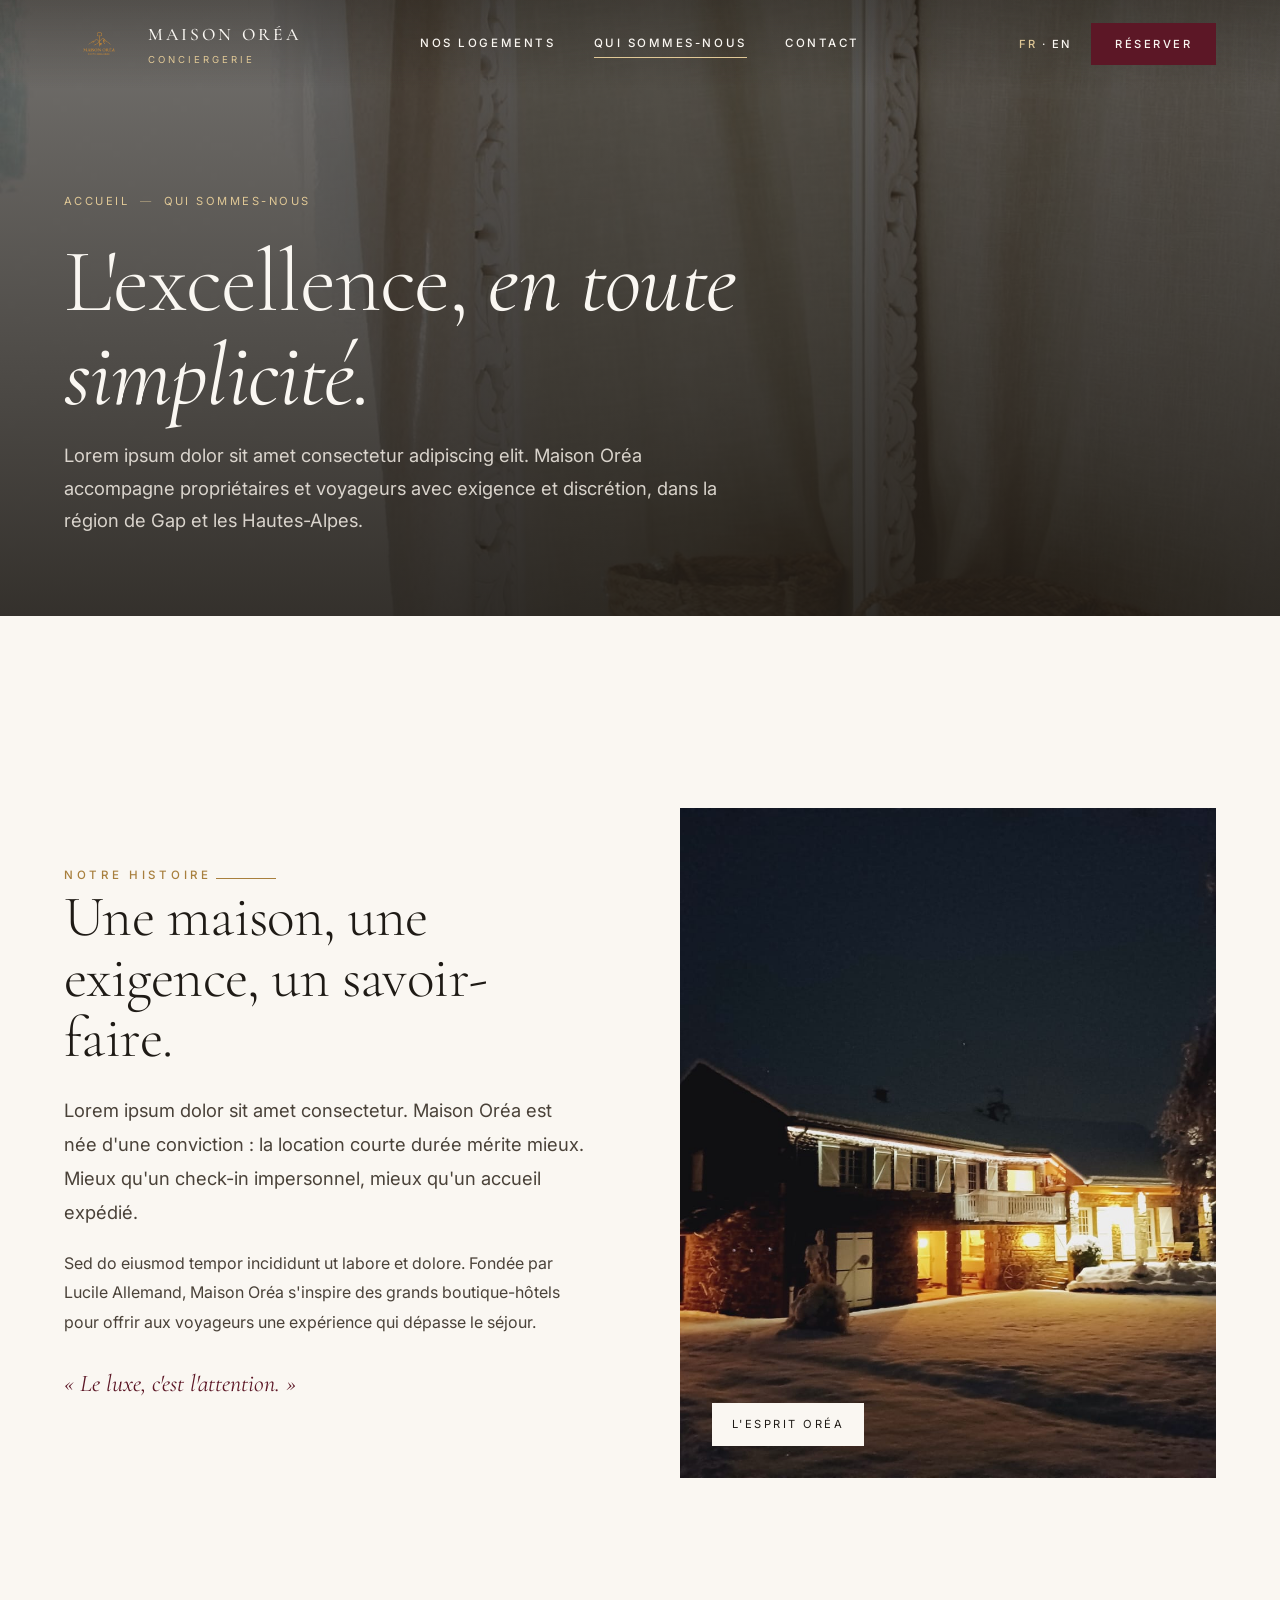
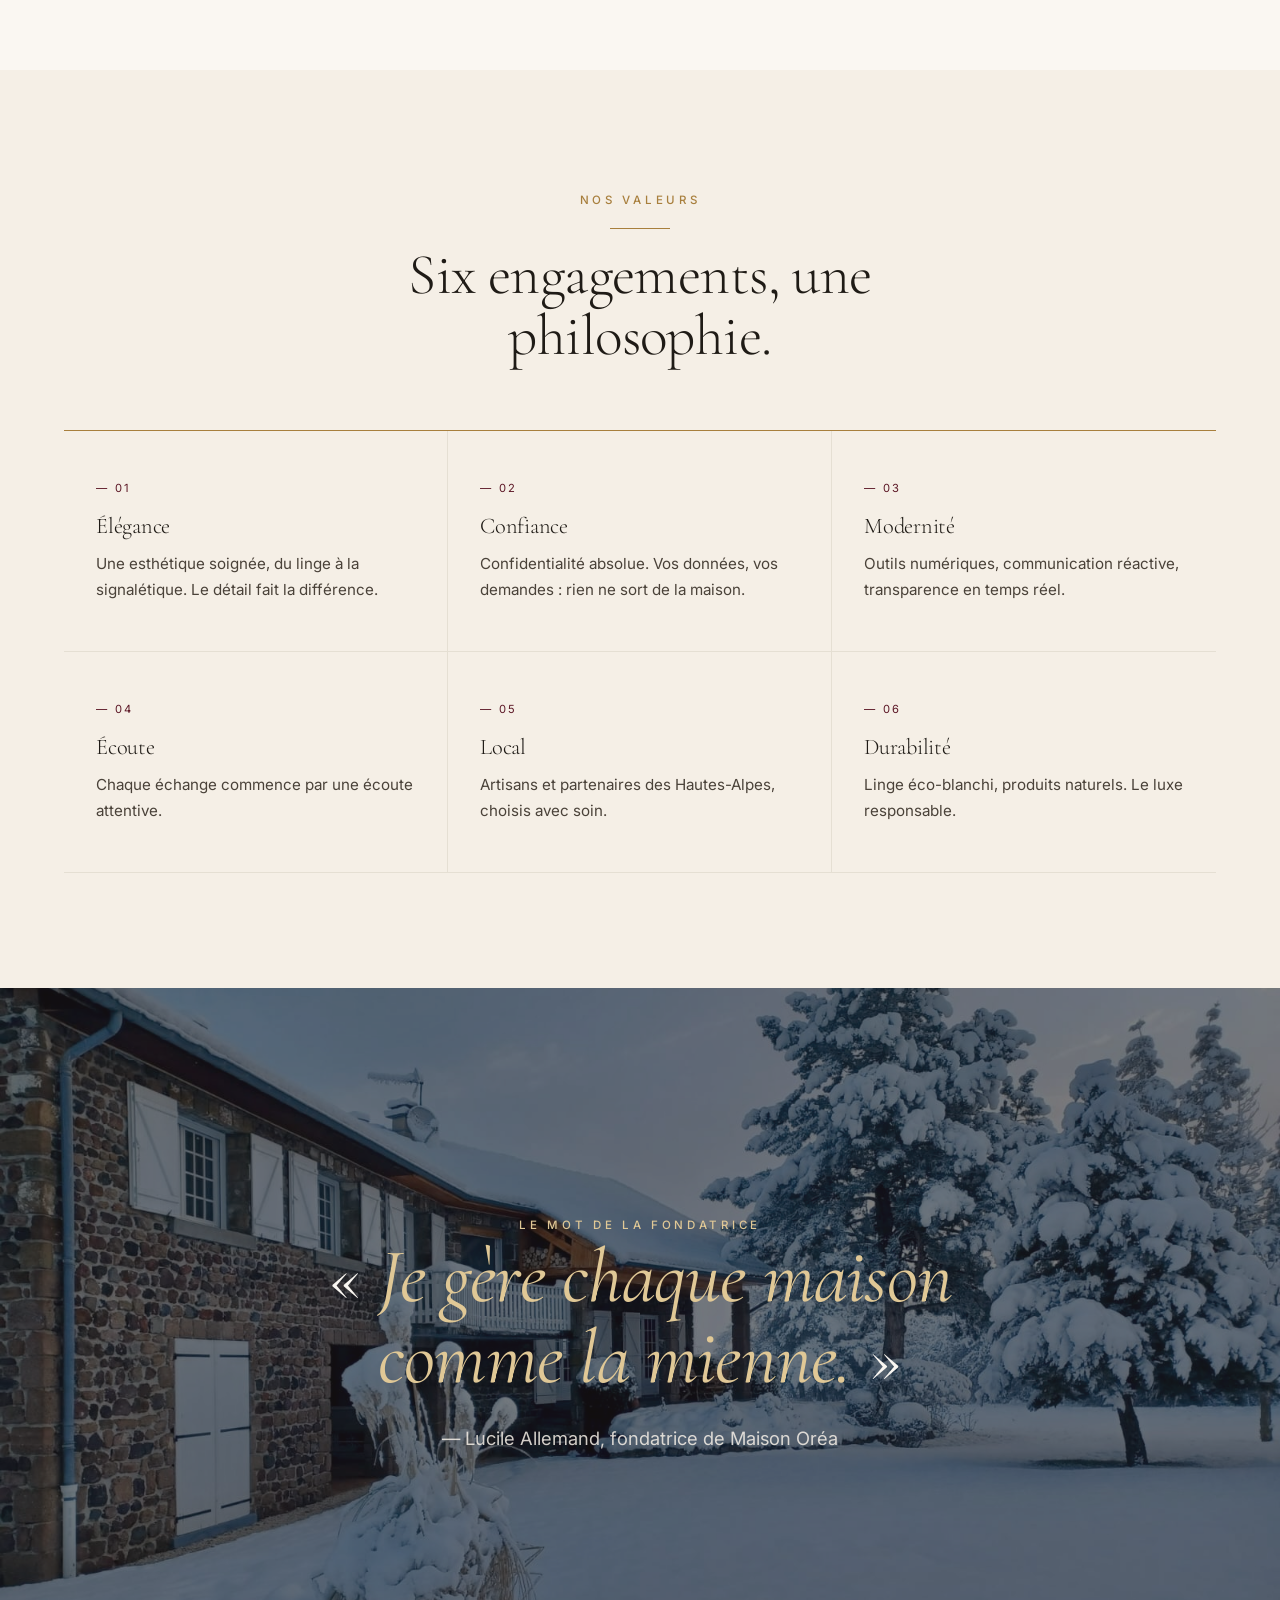
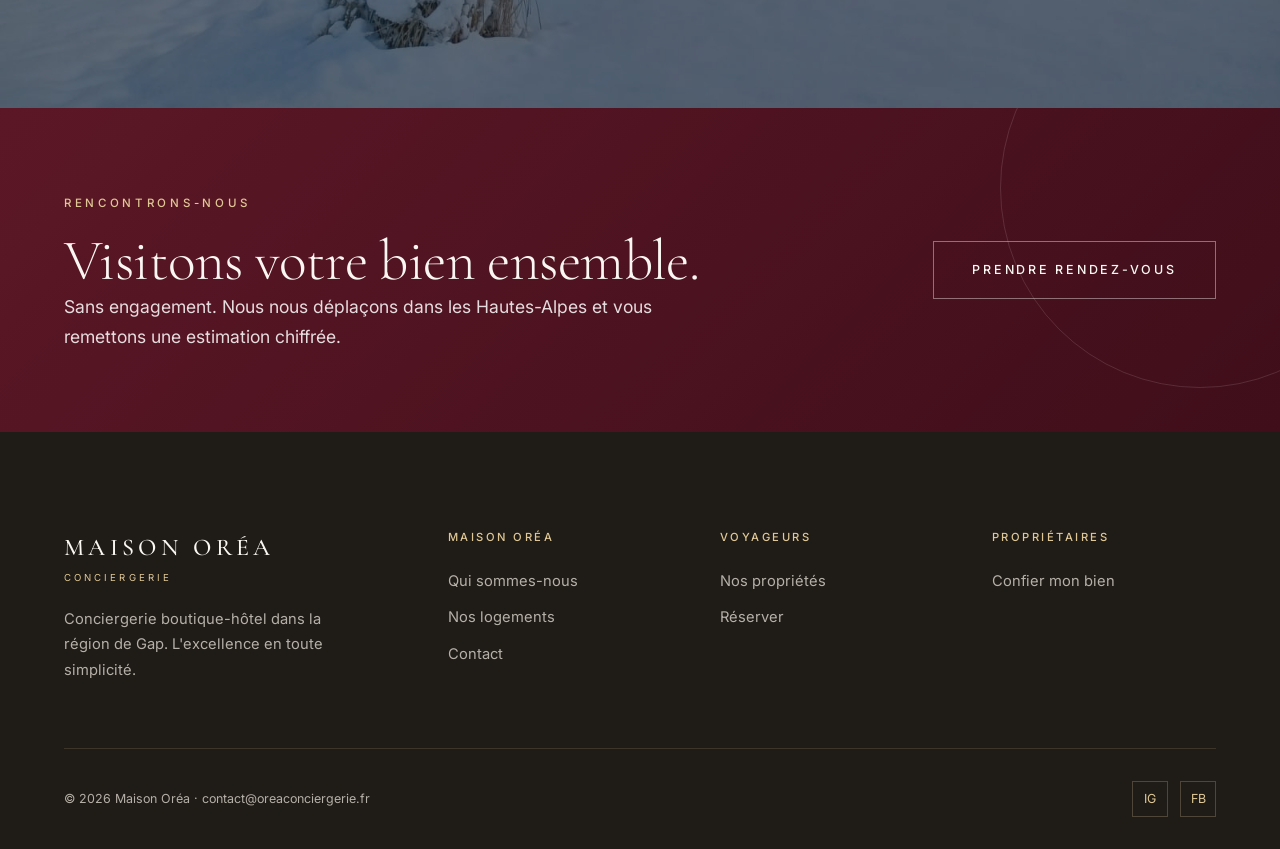
==== a-propos.html @ 47896174 "Initial upload - Variante 1 Boutique-hôtel" ====
<!DOCTYPE html>
<html lang="fr">
<head>
<meta charset="UTF-8">
<meta name="viewport" content="width=device-width, initial-scale=1.0">
<title>Qui sommes-nous — Maison Oréa</title>
<link rel="icon" type="image/png" href="assets/img/logo.png">
<link rel="preconnect" href="https://fonts.googleapis.com"><link rel="preconnect" href="https://fonts.gstatic.com" crossorigin>
<link href="https://fonts.googleapis.com/css2?family=Cormorant+Garamond:ital,wght@0,300;0,400;0,500;0,600;1,400&family=Inter:wght@300;400;500;600&display=swap" rel="stylesheet">
<link rel="stylesheet" href="assets/css/style.css">
</head>
<body>

<header class="site-header scrolled" style="position: sticky;">
  <div class="nav-row">
    <a href="index.html" class="brand"><img src="assets/img/logo.png" alt="Maison Oréa"><span><span class="brand-name">MAISON ORÉA</span><span class="brand-tag">Conciergerie</span></span></a>
    <nav class="main-nav"><a href="logements.html">Nos logements</a><a href="a-propos.html" class="active">Qui sommes-nous</a><a href="contact.html">Contact</a></nav>
    <div class="header-actions"><span class="lang-toggle"><span class="active">FR</span> · EN</span><a href="contact.html" class="btn-header">Réserver</a><button class="menu-toggle"><span></span><span></span><span></span></button></div>
  </div>
</header>
<nav class="mobile-nav"><a href="index.html">Accueil</a><a href="logements.html">Nos logements</a><a href="a-propos.html">Qui sommes-nous</a><a href="contact.html">Contact</a><a href="contact.html" class="mobile-cta">Nous contacter</a></nav>

<section class="page-hero" style="margin-top: -88px;">
  <div class="page-hero-bg"><img src="assets/img/josiane-7.jpg" alt=""></div>
  <div class="page-hero-content">
    <div class="breadcrumb"><a href="index.html">Accueil</a><span class="sep">—</span><span>Qui sommes-nous</span></div>
    <h1>L'excellence, <em class="italic">en toute simplicité.</em></h1>
    <p class="lead">Lorem ipsum dolor sit amet consectetur adipiscing elit. Maison Oréa accompagne propriétaires et voyageurs avec exigence et discrétion, dans la région de Gap et les Hautes-Alpes.</p>
  </div>
</section>

<section>
  <div class="container">
    <div class="editorial-block fade-up">
      <div class="editorial-text">
        <span class="eyebrow">Notre histoire</span>
        <span class="divider"></span>
        <h2>Une maison, une exigence, un savoir-faire.</h2>
        <p class="lead">Lorem ipsum dolor sit amet consectetur. Maison Oréa est née d'une conviction : la location courte durée mérite mieux. Mieux qu'un check-in impersonnel, mieux qu'un accueil expédié.</p>
        <p>Sed do eiusmod tempor incididunt ut labore et dolore. Fondée par Lucile Allemand, Maison Oréa s'inspire des grands boutique-hôtels pour offrir aux voyageurs une expérience qui dépasse le séjour.</p>
        <p class="italic" style="color: var(--bordeaux); font-size: 1.5rem; margin-top: 1.5rem;">« Le luxe, c'est l'attention. »</p>
      </div>
      <div class="editorial-image">
        <img src="assets/img/michel-2.jpg" alt="Maison Oréa" loading="lazy">
        <div class="caption">L'esprit Oréa</div>
      </div>
    </div>
  </div>
</section>

<section style="background: var(--creme);">
  <div class="container">
    <div style="text-align: center; max-width: 720px; margin: 0 auto 4rem;" class="fade-up">
      <span class="eyebrow">Nos valeurs</span>
      <span class="divider divider-center" style="margin-block: 1rem;"></span>
      <h2>Six engagements, une philosophie.</h2>
    </div>
    <div style="display: grid; grid-template-columns: repeat(3, 1fr); gap: 0; border-top: 1px solid var(--or);">
      <div style="padding: 3rem 2rem; border-right: 1px solid var(--bordure); border-bottom: 1px solid var(--bordure);"><div style="color: var(--bordeaux); font-size: 0.7rem; letter-spacing: 0.22em; margin-bottom: 1rem;">— 01</div><h4>Élégance</h4><p style="margin-top: 0.85rem; color: var(--argile); font-size: 0.95rem;">Une esthétique soignée, du linge à la signalétique. Le détail fait la différence.</p></div>
      <div style="padding: 3rem 2rem; border-right: 1px solid var(--bordure); border-bottom: 1px solid var(--bordure);"><div style="color: var(--bordeaux); font-size: 0.7rem; letter-spacing: 0.22em; margin-bottom: 1rem;">— 02</div><h4>Confiance</h4><p style="margin-top: 0.85rem; color: var(--argile); font-size: 0.95rem;">Confidentialité absolue. Vos données, vos demandes : rien ne sort de la maison.</p></div>
      <div style="padding: 3rem 2rem; border-bottom: 1px solid var(--bordure);"><div style="color: var(--bordeaux); font-size: 0.7rem; letter-spacing: 0.22em; margin-bottom: 1rem;">— 03</div><h4>Modernité</h4><p style="margin-top: 0.85rem; color: var(--argile); font-size: 0.95rem;">Outils numériques, communication réactive, transparence en temps réel.</p></div>
      <div style="padding: 3rem 2rem; border-right: 1px solid var(--bordure); border-bottom: 1px solid var(--bordure);"><div style="color: var(--bordeaux); font-size: 0.7rem; letter-spacing: 0.22em; margin-bottom: 1rem;">— 04</div><h4>Écoute</h4><p style="margin-top: 0.85rem; color: var(--argile); font-size: 0.95rem;">Chaque échange commence par une écoute attentive.</p></div>
      <div style="padding: 3rem 2rem; border-right: 1px solid var(--bordure); border-bottom: 1px solid var(--bordure);"><div style="color: var(--bordeaux); font-size: 0.7rem; letter-spacing: 0.22em; margin-bottom: 1rem;">— 05</div><h4>Local</h4><p style="margin-top: 0.85rem; color: var(--argile); font-size: 0.95rem;">Artisans et partenaires des Hautes-Alpes, choisis avec soin.</p></div>
      <div style="padding: 3rem 2rem; border-bottom: 1px solid var(--bordure);"><div style="color: var(--bordeaux); font-size: 0.7rem; letter-spacing: 0.22em; margin-bottom: 1rem;">— 06</div><h4>Durabilité</h4><p style="margin-top: 0.85rem; color: var(--argile); font-size: 0.95rem;">Linge éco-blanchi, produits naturels. Le luxe responsable.</p></div>
    </div>
  </div>
</section>

<section class="fullbleed">
  <div class="fullbleed-bg"><img src="assets/img/michel-hero.jpg" alt="" loading="lazy"></div>
  <div class="fullbleed-content">
    <span class="eyebrow light">Le mot de la fondatrice</span>
    <h2>« <span class="italic">Je gère chaque maison comme la mienne.</span> »</h2>
    <p>— Lucile Allemand, fondatrice de Maison Oréa</p>
  </div>
</section>

<section class="cta-band">
  <div class="container">
    <div class="cta-band-grid">
      <div><span class="eyebrow light">Rencontrons-nous</span><h2 style="margin-top: 1rem;">Visitons votre bien ensemble.</h2><p>Sans engagement. Nous nous déplaçons dans les Hautes-Alpes et vous remettons une estimation chiffrée.</p></div>
      <div class="actions"><a href="contact.html" class="btn btn-ghost light">Prendre rendez-vous</a></div>
    </div>
  </div>
</section>

<footer class="site-footer">
  <div class="container">
    <div class="footer-grid">
      <div class="footer-brand"><span class="brand-name">MAISON ORÉA</span><span class="brand-tag">Conciergerie</span><p>Conciergerie boutique-hôtel dans la région de Gap. L'excellence en toute simplicité.</p></div>
      <div class="footer-col"><h5>Maison Oréa</h5><ul><li><a href="a-propos.html">Qui sommes-nous</a></li><li><a href="logements.html">Nos logements</a></li><li><a href="contact.html">Contact</a></li></ul></div>
      <div class="footer-col"><h5>Voyageurs</h5><ul><li><a href="logements.html">Nos propriétés</a></li><li><a href="contact.html">Réserver</a></li></ul></div>
      <div class="footer-col"><h5>Propriétaires</h5><ul><li><a href="contact.html">Confier mon bien</a></li></ul></div>
    </div>
    <div class="footer-bottom"><div>© 2026 Maison Oréa · contact@oreaconciergerie.fr</div><div class="social"><a href="#">IG</a><a href="#">FB</a></div></div>
  </div>
</footer>
<script src="assets/js/app.js"></script>
</body>
</html>
---- assets/css/style.css ----
/* =====================================================
   MAISON ORÉA — VARIANTE 01 · BOUTIQUE-HÔTEL CHALEUREUX
   Esprit : Le Collectionist, Mr & Mrs Smith — photos immersives,
   atmosphère feutrée, alternance sombre/clair, hospitalité haut de gamme
   ===================================================== */

:root {
  --bordeaux: #5C1726;
  --bordeaux-fonce: #3F0E1A;
  --or: #A87F3D;
  --or-pale: #E0C896;
  --creme: #F5EFE6;
  --blanc: #FAF7F2;
  --charbon: #1F1B16;
  --argile: #4A4239;
  --pierre: #8C857B;
  --bordure: #E5DFD3;

  --serif: 'Cormorant Garamond', Georgia, serif;
  --sans: 'Inter', -apple-system, BlinkMacSystemFont, sans-serif;
  --gutter: clamp(1.5rem, 5vw, 5rem);
  --ease: cubic-bezier(0.22, 1, 0.36, 1);
}

*,*::before,*::after { box-sizing: border-box; margin: 0; padding: 0; }
html { scroll-behavior: smooth; }
body {
  font-family: var(--sans); font-size: 16px; line-height: 1.7;
  color: var(--argile); background: var(--blanc);
  -webkit-font-smoothing: antialiased; overflow-x: hidden;
}
img { max-width: 100%; display: block; }
a { color: inherit; text-decoration: none; transition: color 0.3s var(--ease); }
button { font: inherit; cursor: pointer; border: 0; background: none; }

h1,h2,h3,h4 { font-family: var(--serif); font-weight: 300; color: var(--charbon); line-height: 1.05; letter-spacing: -0.01em; }
h1 { font-size: clamp(3rem, 7vw, 6.5rem); }
h2 { font-size: clamp(2rem, 4.5vw, 3.75rem); }
h3 { font-size: clamp(1.5rem, 2.5vw, 2.25rem); }
h4 { font-size: 1.4rem; }

.eyebrow {
  font-size: 0.72rem; font-weight: 500; letter-spacing: 0.32em;
  text-transform: uppercase; color: var(--or); display: inline-block;
}
.eyebrow.light { color: var(--or-pale); }
.lead { font-size: 1.15rem; line-height: 1.75; color: var(--argile); }
.muted { color: var(--pierre); }
.italic { font-family: var(--serif); font-style: italic; font-weight: 400; }

.container { max-width: 1280px; margin: 0 auto; padding-inline: var(--gutter); }
.container-wide { max-width: 1600px; margin: 0 auto; padding-inline: var(--gutter); }
.container-narrow { max-width: 880px; margin: 0 auto; padding-inline: var(--gutter); }
section { padding-block: clamp(4rem, 9vw, 8rem); position: relative; }

.divider { width: 60px; height: 1px; background: var(--or); display: inline-block; }
.divider-center { margin-inline: auto; display: block; }

/* ---------- Buttons ---------- */
.btn {
  display: inline-flex; align-items: center; gap: 0.75rem;
  padding: 1.1rem 2.4rem;
  font-size: 0.78rem; font-weight: 500; letter-spacing: 0.22em; text-transform: uppercase;
  border: 1px solid transparent; transition: all 0.4s var(--ease);
}
.btn-primary { background: var(--bordeaux); color: var(--blanc); }
.btn-primary:hover { background: var(--bordeaux-fonce); }
.btn-ghost { background: transparent; color: var(--charbon); border-color: var(--charbon); }
.btn-ghost:hover { background: var(--charbon); color: var(--blanc); }
.btn-ghost.light { color: var(--blanc); border-color: rgba(255,255,255,0.4); }
.btn-ghost.light:hover { background: var(--blanc); color: var(--charbon); }

.link-arrow {
  display: inline-flex; align-items: center; gap: 0.7rem;
  font-size: 0.78rem; font-weight: 500; letter-spacing: 0.22em; text-transform: uppercase;
  color: var(--charbon); padding-bottom: 4px; position: relative;
}
.link-arrow::after { content: ''; position: absolute; left: 0; right: 0; bottom: 0; height: 1px; background: currentColor; transform: scaleX(0); transform-origin: right; transition: transform 0.4s var(--ease); }
.link-arrow:hover::after { transform: scaleX(1); transform-origin: left; }
.link-arrow.light { color: var(--or-pale); }

/* ---------- Header ---------- */
.site-header {
  position: fixed; inset: 0 0 auto 0; z-index: 100;
  padding: 1.25rem var(--gutter);
  background: linear-gradient(180deg, rgba(31,27,22,0.4), rgba(31,27,22,0));
  transition: all 0.4s var(--ease);
}
.site-header.scrolled {
  background: var(--blanc);
  border-bottom: 1px solid var(--bordure);
  padding-block: 0.85rem;
}
.site-header.scrolled .main-nav a,
.site-header.scrolled .brand-name,
.site-header.scrolled .lang-toggle { color: var(--charbon); }
.site-header.scrolled .brand-tag { color: var(--or); }
.nav-row { max-width: 1600px; margin: 0 auto; display: grid; grid-template-columns: 1fr auto 1fr; align-items: center; gap: 1.5rem; }
.brand { display: inline-flex; align-items: center; gap: 0.85rem; }
.brand img { height: 40px; }
.brand-name { font-family: var(--serif); font-weight: 500; font-size: 1.1rem; letter-spacing: 0.18em; color: var(--blanc); }
.brand-tag { font-size: 0.6rem; letter-spacing: 0.32em; text-transform: uppercase; color: var(--or-pale); display: block; margin-top: 2px; }

.main-nav { display: flex; gap: 2.4rem; justify-content: center; }
.main-nav a { font-size: 0.72rem; font-weight: 500; letter-spacing: 0.22em; text-transform: uppercase; color: var(--blanc); position: relative; padding-block: 4px; }
.main-nav a::after { content: ''; position: absolute; bottom: 0; left: 50%; width: 0; height: 1px; background: var(--or-pale); transition: all 0.3s var(--ease); }
.main-nav a:hover::after, .main-nav a.active::after { width: 100%; left: 0; }

.header-actions { display: flex; align-items: center; gap: 1.25rem; justify-content: flex-end; }
.lang-toggle { font-size: 0.7rem; letter-spacing: 0.18em; text-transform: uppercase; color: var(--blanc); font-weight: 500; }
.lang-toggle .active { color: var(--or-pale); }

.btn-header {
  padding: 0.7rem 1.5rem; font-size: 0.7rem; font-weight: 500; letter-spacing: 0.22em; text-transform: uppercase;
  background: var(--bordeaux); color: var(--blanc); transition: all 0.3s var(--ease);
}
.btn-header:hover { background: var(--bordeaux-fonce); }

.menu-toggle { display: none; flex-direction: column; gap: 5px; padding: 8px; }
.menu-toggle span { display: block; width: 22px; height: 1px; background: var(--blanc); transition: all 0.3s var(--ease); }
.site-header.scrolled .menu-toggle span { background: var(--charbon); }
.menu-toggle.open span:nth-child(1) { transform: translateY(6px) rotate(45deg); }
.menu-toggle.open span:nth-child(2) { opacity: 0; }
.menu-toggle.open span:nth-child(3) { transform: translateY(-6px) rotate(-45deg); }
@media (max-width: 1024px) {
  .main-nav, .lang-toggle, .btn-header { display: none; }
  .nav-row { grid-template-columns: auto 1fr; }
  .header-actions { justify-content: flex-end; }
  .menu-toggle { display: inline-flex; }
}

.mobile-nav { position: fixed; inset: 0; background: var(--charbon); z-index: 99; transform: translateY(-100%); transition: transform 0.6s var(--ease); display: flex; flex-direction: column; padding: 110px var(--gutter); gap: 1rem; }
.mobile-nav.open { transform: translateY(0); }
.mobile-nav a { font-family: var(--serif); font-size: 2.25rem; color: var(--blanc); font-weight: 300; padding-block: 0.85rem; border-bottom: 1px solid rgba(224,200,150,0.15); }
.mobile-nav .mobile-cta { background: var(--bordeaux); padding: 1rem 1.5rem; text-align: center; font-family: var(--sans); font-size: 0.78rem; letter-spacing: 0.22em; text-transform: uppercase; border: 0; margin-top: 1rem; }

/* ---------- HERO IMMERSIF ---------- */
.hero {
  position: relative; height: 100vh; min-height: 700px;
  display: flex; align-items: flex-end; padding: 8rem var(--gutter) 5rem;
  color: var(--blanc); overflow: hidden;
}
.hero-bg { position: absolute; inset: 0; z-index: 0; }
.hero-bg img { width: 100%; height: 100%; object-fit: cover; transform: scale(1.05); animation: heroZoom 16s var(--ease) forwards; }
@keyframes heroZoom { to { transform: scale(1); } }
.hero-bg::after {
  content: ''; position: absolute; inset: 0;
  background: linear-gradient(180deg, rgba(31,27,22,0.25) 0%, rgba(31,27,22,0.55) 60%, rgba(31,27,22,0.85) 100%);
}
.hero-content { position: relative; z-index: 2; max-width: 1600px; margin: 0 auto; width: 100%; }
.hero-eyebrow { color: var(--or-pale); margin-bottom: 1.75rem; font-size: 0.78rem; }
.hero-title { color: var(--blanc); font-size: clamp(3rem, 8.5vw, 8.5rem); font-weight: 300; line-height: 0.95; max-width: 18ch; margin-bottom: 1.5rem; }
.hero-title em { font-style: italic; color: var(--or-pale); }
.hero-row { display: grid; grid-template-columns: 1.2fr 1fr; gap: 3rem; align-items: end; max-width: 1200px; margin-top: 2rem; }
.hero-desc { font-size: 1.1rem; line-height: 1.75; color: rgba(245,239,230,0.85); max-width: 50ch; }
.hero-actions { display: flex; gap: 1rem; flex-wrap: wrap; margin-top: 2rem; }

.hero-marquee {
  position: absolute; left: 0; right: 0; bottom: 0; z-index: 3;
  background: var(--bordeaux); color: var(--blanc);
  padding: 1rem var(--gutter); overflow: hidden;
  font-size: 0.78rem; letter-spacing: 0.32em; text-transform: uppercase;
}
.hero-marquee-track { display: inline-block; white-space: nowrap; animation: marquee 30s linear infinite; }
.hero-marquee-track span { margin-inline: 1.5rem; }
.hero-marquee-track .sep { color: var(--or-pale); }
@keyframes marquee { from { transform: translateX(0); } to { transform: translateX(-50%); } }
@media (max-width: 768px) { .hero { min-height: 90vh; } .hero-row { grid-template-columns: 1fr; } }

/* ---------- Editorial alternant ---------- */
.editorial-block {
  display: grid; grid-template-columns: 1fr 1fr; gap: 5rem; align-items: center;
  padding-block: clamp(3rem, 6vw, 6rem);
}
.editorial-block.reverse { direction: rtl; }
.editorial-block.reverse > * { direction: ltr; }
.editorial-text { max-width: 520px; }
.editorial-text h2 { margin-bottom: 1.5rem; }
.editorial-text p { margin-bottom: 1.25rem; line-height: 1.85; }
.editorial-image { position: relative; aspect-ratio: 4/5; overflow: hidden; }
.editorial-image img { width: 100%; height: 100%; object-fit: cover; transition: transform 1.2s var(--ease); }
.editorial-image:hover img { transform: scale(1.04); }
.editorial-image .caption {
  position: absolute; bottom: 2rem; left: 2rem;
  background: var(--blanc); padding: 0.75rem 1.25rem;
  font-size: 0.7rem; letter-spacing: 0.22em; text-transform: uppercase; color: var(--charbon);
}
@media (max-width: 1024px) { .editorial-block { grid-template-columns: 1fr; gap: 3rem; } .editorial-block.reverse { direction: ltr; } }

/* ---------- Section pleine largeur (full-bleed photo) ---------- */
.fullbleed {
  position: relative; min-height: 80vh;
  display: flex; align-items: center; justify-content: center;
  overflow: hidden; padding: 5rem var(--gutter);
}
.fullbleed-bg { position: absolute; inset: 0; }
.fullbleed-bg img { width: 100%; height: 100%; object-fit: cover; }
.fullbleed-bg::after { content: ''; position: absolute; inset: 0; background: rgba(31,27,22,0.55); }
.fullbleed-content { position: relative; z-index: 2; max-width: 720px; text-align: center; color: var(--blanc); }
.fullbleed-content h2 { color: var(--blanc); font-size: clamp(2.5rem, 6vw, 5rem); margin-bottom: 1.5rem; }
.fullbleed-content .italic { color: var(--or-pale); }
.fullbleed-content p { font-size: 1.15rem; color: rgba(245,239,230,0.85); margin-bottom: 2rem; }

/* ---------- Lookbook horizontal scroll ---------- */
.lookbook-head { display: flex; justify-content: space-between; align-items: end; margin-bottom: 3rem; gap: 2rem; flex-wrap: wrap; }
.h-scroll {
  display: flex; gap: 1.5rem; overflow-x: auto; scroll-snap-type: x mandatory;
  cursor: grab; padding-bottom: 1rem; scrollbar-width: thin;
}
.h-scroll:active { cursor: grabbing; }
.h-scroll::-webkit-scrollbar { height: 4px; }
.h-scroll::-webkit-scrollbar-track { background: var(--bordure); }
.h-scroll::-webkit-scrollbar-thumb { background: var(--or); }
.h-scroll-card {
  flex: 0 0 clamp(280px, 30vw, 460px); scroll-snap-align: start;
  display: flex; flex-direction: column; gap: 1rem;
}
.h-scroll-card .img-wrap { aspect-ratio: 3/4; overflow: hidden; background: var(--creme); }
.h-scroll-card img { width: 100%; height: 100%; object-fit: cover; transition: transform 1s var(--ease); }
.h-scroll-card:hover img { transform: scale(1.04); }
.h-scroll-card h3 { font-size: 1.5rem; }
.h-scroll-card .meta { font-size: 0.85rem; color: var(--pierre); margin-top: 0.25rem; }
.h-scroll-card .badge {
  position: absolute; top: 1rem; left: 1rem;
  background: var(--bordeaux); color: var(--blanc); padding: 0.4rem 0.85rem;
  font-size: 0.65rem; letter-spacing: 0.22em; text-transform: uppercase; z-index: 2;
}
.h-scroll-card .pos { position: relative; }

/* ---------- Sections sombres ---------- */
.dark {
  background: var(--charbon); color: var(--blanc);
}
.dark h2, .dark h3 { color: var(--blanc); }
.dark .lead { color: rgba(245,239,230,0.8); }
.dark .muted { color: rgba(245,239,230,0.6); }

.services-grid { display: grid; grid-template-columns: repeat(3, 1fr); gap: 1.5rem; }
.service-card {
  position: relative; padding: 3rem 2.5rem;
  background: rgba(255,255,255,0.03); border: 1px solid rgba(224,200,150,0.18);
  transition: all 0.5s var(--ease); min-height: 460px;
  display: flex; flex-direction: column;
}
.service-card:hover { background: rgba(168,127,61,0.08); border-color: rgba(224,200,150,0.45); transform: translateY(-4px); }
.service-card .num { position: absolute; top: 2rem; right: 2.5rem; font-size: 0.72rem; letter-spacing: 0.22em; color: rgba(224,200,150,0.6); }
.service-card .icon { font-family: var(--serif); font-size: 2.5rem; color: var(--or-pale); margin-bottom: 4rem; }
.service-card h3 { color: var(--blanc); margin-bottom: 1rem; font-size: 1.85rem; }
.service-card .div-line { width: 40px; height: 1px; background: var(--or); margin-bottom: 1.5rem; }
.service-card p { color: rgba(245,239,230,0.78); font-size: 0.95rem; flex: 1; line-height: 1.75; }
.service-card .more { margin-top: 1.5rem; }
@media (max-width: 1024px) { .services-grid { grid-template-columns: 1fr; } .service-card { min-height: auto; } }

/* ---------- Stats ribbon ---------- */
.ribbon {
  background: var(--bordeaux-fonce); color: var(--blanc);
  padding-block: 4rem;
}
.ribbon-grid { display: grid; grid-template-columns: repeat(4, 1fr); gap: 2rem; }
.ribbon-item { text-align: center; border-right: 1px solid rgba(224,200,150,0.2); padding: 1rem; }
.ribbon-item:last-child { border-right: 0; }
.ribbon-item .label { font-family: var(--serif); font-size: 1.5rem; color: var(--or-pale); font-weight: 300; line-height: 1.2; }
.ribbon-item .desc { font-size: 0.7rem; letter-spacing: 0.22em; text-transform: uppercase; color: rgba(245,239,230,0.7); margin-top: 0.75rem; }
@media (max-width: 768px) { .ribbon-grid { grid-template-columns: repeat(2, 1fr); } .ribbon-item { border-right: 0; } }

/* ---------- CTA band ---------- */
.cta-band {
  background: var(--bordeaux); color: var(--blanc);
  padding-block: 5rem; position: relative; overflow: hidden;
}
.cta-band::before {
  content: ''; position: absolute; inset: 0;
  background: linear-gradient(135deg, var(--bordeaux) 0%, var(--bordeaux-fonce) 100%);
}
.cta-band::after {
  content: ''; position: absolute; right: -120px; top: -120px; width: 400px; height: 400px;
  border: 1px solid rgba(255,255,255,0.12); border-radius: 50%;
}
.cta-band > .container { position: relative; z-index: 2; }
.cta-band-grid { display: grid; grid-template-columns: 1.4fr 1fr; gap: 3rem; align-items: center; }
.cta-band h2 { color: var(--blanc); }
.cta-band p { color: rgba(255,255,255,0.85); font-size: 1.1rem; }
.cta-band .actions { display: flex; gap: 1rem; flex-wrap: wrap; justify-content: flex-end; }
@media (max-width: 768px) { .cta-band-grid { grid-template-columns: 1fr; } .cta-band .actions { justify-content: flex-start; } }

/* ---------- Footer ---------- */
.site-footer { background: var(--charbon); color: rgba(245,239,230,0.7); padding: 6rem 0 2rem; }
.footer-grid { display: grid; grid-template-columns: 1.5fr 1fr 1fr 1fr; gap: 3rem; margin-bottom: 4rem; }
.footer-brand .brand-name { color: var(--blanc); font-size: 1.5rem; }
.footer-brand .brand-tag { color: var(--or-pale); }
.footer-brand p { margin-top: 1.25rem; font-size: 0.92rem; max-width: 30ch; line-height: 1.75; }
.footer-col h5 { font-size: 0.7rem; letter-spacing: 0.22em; text-transform: uppercase; color: var(--or-pale); margin-bottom: 1.25rem; font-weight: 500; }
.footer-col ul { list-style: none; }
.footer-col ul li { margin-bottom: 0.6rem; }
.footer-col ul a { font-size: 0.92rem; }
.footer-col ul a:hover { color: var(--or-pale); }
.footer-bottom { display: flex; justify-content: space-between; align-items: center; padding-top: 2rem; border-top: 1px solid rgba(224,200,150,0.15); font-size: 0.78rem; flex-wrap: wrap; gap: 1rem; }
.footer-bottom .social { display: flex; gap: 0.75rem; }
.footer-bottom .social a { width: 36px; height: 36px; border: 1px solid rgba(224,200,150,0.25); display: inline-flex; align-items: center; justify-content: center; color: var(--or-pale); font-size: 0.78rem; transition: all 0.3s var(--ease); }
.footer-bottom .social a:hover { background: var(--or); border-color: var(--or); color: var(--blanc); }
@media (max-width: 1024px) { .footer-grid { grid-template-columns: 1fr 1fr; } }
@media (max-width: 600px) { .footer-grid { grid-template-columns: 1fr; gap: 2.5rem; } .footer-bottom { flex-direction: column; text-align: center; } }

/* ---------- Page hero (inner pages) ---------- */
.page-hero {
  position: relative; padding: 12rem var(--gutter) 5rem; min-height: 60vh;
  background: var(--charbon); color: var(--blanc); overflow: hidden;
  display: flex; align-items: flex-end;
}
.page-hero-bg { position: absolute; inset: 0; }
.page-hero-bg img { width: 100%; height: 100%; object-fit: cover; opacity: 0.65; }
.page-hero-bg::after { content: ''; position: absolute; inset: 0; background: linear-gradient(180deg, rgba(31,27,22,0.4), rgba(31,27,22,0.85)); }
.page-hero-content { position: relative; z-index: 2; max-width: 1600px; margin: 0 auto; width: 100%; }
.page-hero h1 { color: var(--blanc); margin-bottom: 1rem; max-width: 18ch; }
.page-hero .lead { color: rgba(245,239,230,0.85); max-width: 56ch; }
.breadcrumb { font-size: 0.7rem; letter-spacing: 0.22em; text-transform: uppercase; color: var(--or-pale); margin-bottom: 1.5rem; display: flex; gap: 0.65rem; align-items: center; }
.breadcrumb .sep { color: rgba(224,200,150,0.5); }
.breadcrumb a { color: var(--or-pale); }

/* ---------- Animations ---------- */
.fade-up, .fade-in { opacity: 0; transition: opacity 0.9s var(--ease), transform 0.9s var(--ease); }
.fade-up { transform: translateY(28px); }
.fade-up.in, .fade-in.in { opacity: 1; transform: translateY(0); }

@media (prefers-reduced-motion: reduce) {
  *,*::before,*::after { animation-duration: 0.01ms !important; transition-duration: 0.01ms !important; }
  .fade-up, .fade-in { opacity: 1; transform: none; }
}

/* ---------- Form (contact / booking) ---------- */
.form { background: var(--creme); padding: 3rem; }
.form h3 { font-size: 1.85rem; margin-bottom: 0.5rem; }
.field { margin-bottom: 1.5rem; }
.field label { display: block; font-size: 0.7rem; font-weight: 500; letter-spacing: 0.22em; text-transform: uppercase; color: var(--argile); margin-bottom: 0.6rem; }
.field input, .field select, .field textarea { width: 100%; padding: 0.95rem 1rem; border: 1px solid var(--bordure); background: var(--blanc); font-family: var(--sans); font-size: 0.95rem; color: var(--charbon); }
.field input:focus, .field select:focus, .field textarea:focus { outline: 0; border-color: var(--bordeaux); }
.field-row { display: grid; grid-template-columns: 1fr 1fr; gap: 1rem; }

/* ---------- Logement detail ---------- */
.lodge-gallery { display: grid; grid-template-columns: 2fr 1fr 1fr; grid-template-rows: 1fr 1fr; gap: 0.75rem; height: 600px; margin-bottom: 4rem; }
.lodge-gallery > div { overflow: hidden; }
.lodge-gallery img { width: 100%; height: 100%; object-fit: cover; }
.lodge-gallery > div:first-child { grid-row: span 2; }
@media (max-width: 768px) { .lodge-gallery { grid-template-columns: 1fr; grid-template-rows: 280px; height: auto; } .lodge-gallery > div:first-child { grid-row: auto; } }

.amenity-grid { display: grid; grid-template-columns: repeat(2, 1fr); gap: 0.5rem 2.5rem; }
.amenity { display: flex; gap: 0.85rem; padding: 0.7rem 0; border-bottom: 1px solid var(--bordure); font-size: 0.95rem; color: var(--argile); }
.amenity span { color: var(--bordeaux); font-family: var(--serif); font-size: 1.1rem; }
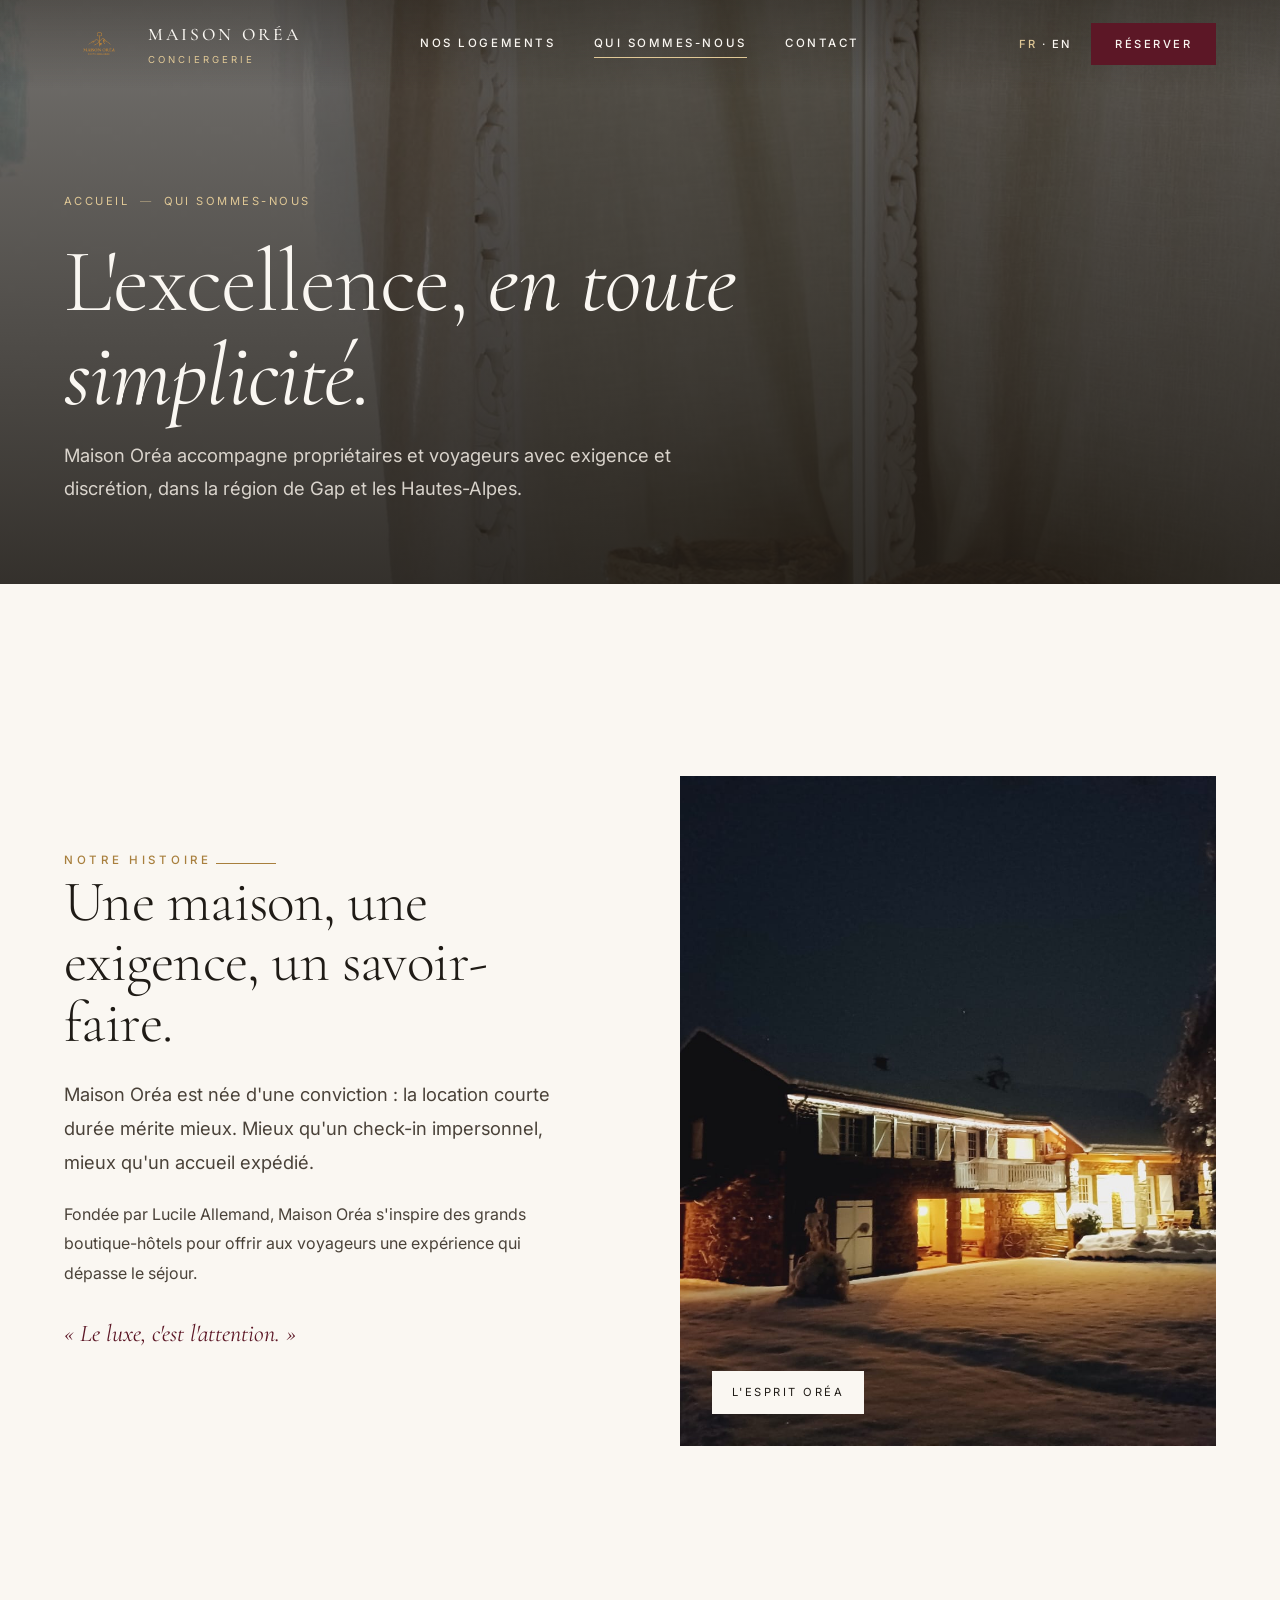
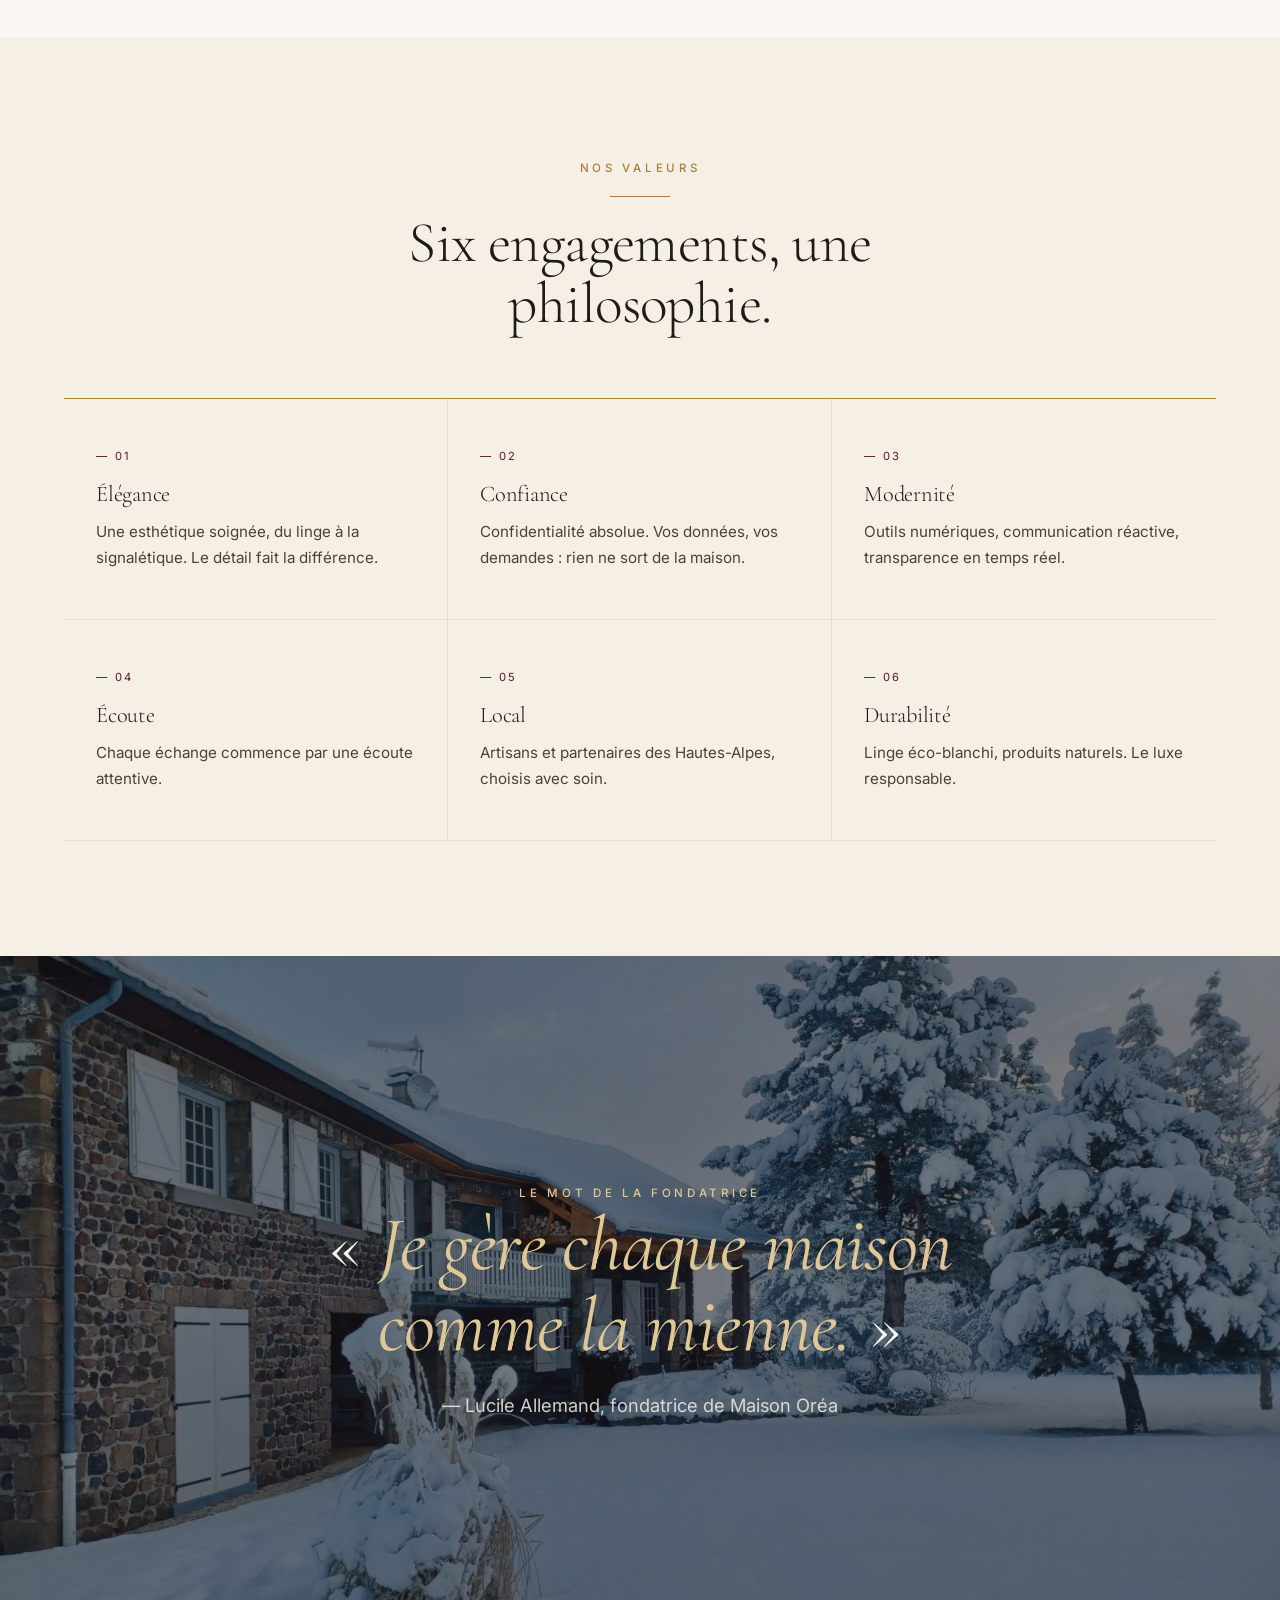
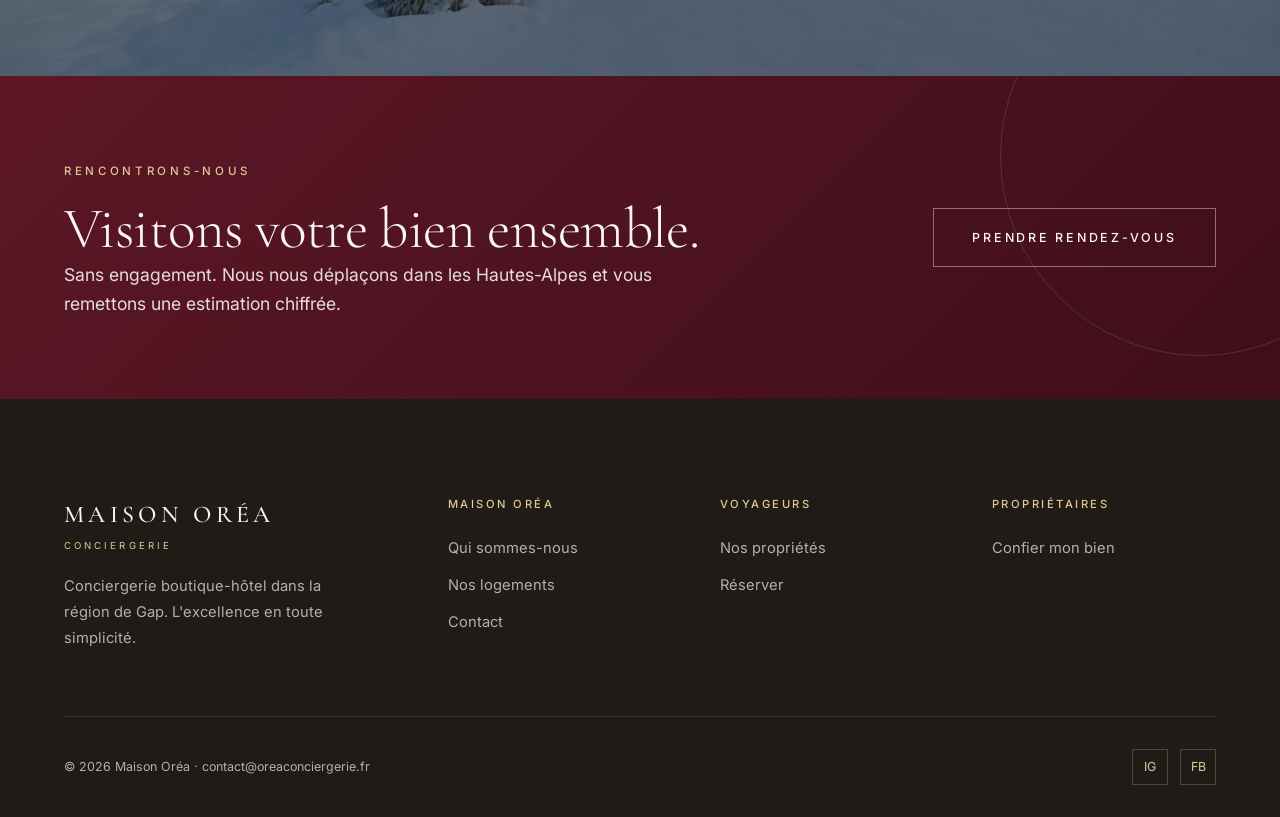
==== commit 5f40ca80: "Suppression lorem ipsum + corrections responsive mobile" ====
--- a/a-propos.html
+++ b/a-propos.html
@@ -25,7 +25,7 @@
   <div class="page-hero-content">
     <div class="breadcrumb"><a href="index.html">Accueil</a><span class="sep">—</span><span>Qui sommes-nous</span></div>
     <h1>L'excellence, <em class="italic">en toute simplicité.</em></h1>
-    <p class="lead">Lorem ipsum dolor sit amet consectetur adipiscing elit. Maison Oréa accompagne propriétaires et voyageurs avec exigence et discrétion, dans la région de Gap et les Hautes-Alpes.</p>
+    <p class="lead">Maison Oréa accompagne propriétaires et voyageurs avec exigence et discrétion, dans la région de Gap et les Hautes-Alpes.</p>
   </div>
 </section>
 
@@ -36,8 +36,8 @@
         <span class="eyebrow">Notre histoire</span>
         <span class="divider"></span>
         <h2>Une maison, une exigence, un savoir-faire.</h2>
-        <p class="lead">Lorem ipsum dolor sit amet consectetur. Maison Oréa est née d'une conviction : la location courte durée mérite mieux. Mieux qu'un check-in impersonnel, mieux qu'un accueil expédié.</p>
-        <p>Sed do eiusmod tempor incididunt ut labore et dolore. Fondée par Lucile Allemand, Maison Oréa s'inspire des grands boutique-hôtels pour offrir aux voyageurs une expérience qui dépasse le séjour.</p>
+        <p class="lead">Maison Oréa est née d'une conviction : la location courte durée mérite mieux. Mieux qu'un check-in impersonnel, mieux qu'un accueil expédié.</p>
+        <p>Fondée par Lucile Allemand, Maison Oréa s'inspire des grands boutique-hôtels pour offrir aux voyageurs une expérience qui dépasse le séjour.</p>
         <p class="italic" style="color: var(--bordeaux); font-size: 1.5rem; margin-top: 1.5rem;">« Le luxe, c'est l'attention. »</p>
       </div>
       <div class="editorial-image">
--- a/assets/css/style.css
+++ b/assets/css/style.css
@@ -346,3 +346,28 @@
 .amenity-grid { display: grid; grid-template-columns: repeat(2, 1fr); gap: 0.5rem 2.5rem; }
 .amenity { display: flex; gap: 0.85rem; padding: 0.7rem 0; border-bottom: 1px solid var(--bordure); font-size: 0.95rem; color: var(--argile); }
 .amenity span { color: var(--bordeaux); font-family: var(--serif); font-size: 1.1rem; }
+
+
+/* ============================================
+   PATCH RESPONSIVE MOBILE (ajout v2)
+   ============================================ */
+@media (max-width: 768px) {
+  /* Forms : champs en 1 colonne au lieu de 2 */
+  .field-row { grid-template-columns: 1fr; gap: 0; }
+
+  /* Amenity grid en 1 colonne */
+  .amenity-grid { grid-template-columns: 1fr; gap: 0; }
+
+  /* Cible les inline styles grid 2-3-4 cols → 1 col mobile */
+  div[style*="grid-template-columns: 1fr 1fr"],
+  div[style*="grid-template-columns: repeat(3"],
+  div[style*="grid-template-columns: repeat(4"] {
+    grid-template-columns: 1fr !important;
+    gap: 1.5rem !important;
+  }
+}
+
+@media (max-width: 600px) {
+  /* V1 : ribbon-grid en 1 col sur petit mobile */
+  .ribbon-grid { grid-template-columns: 1fr; gap: 1rem; }
+}
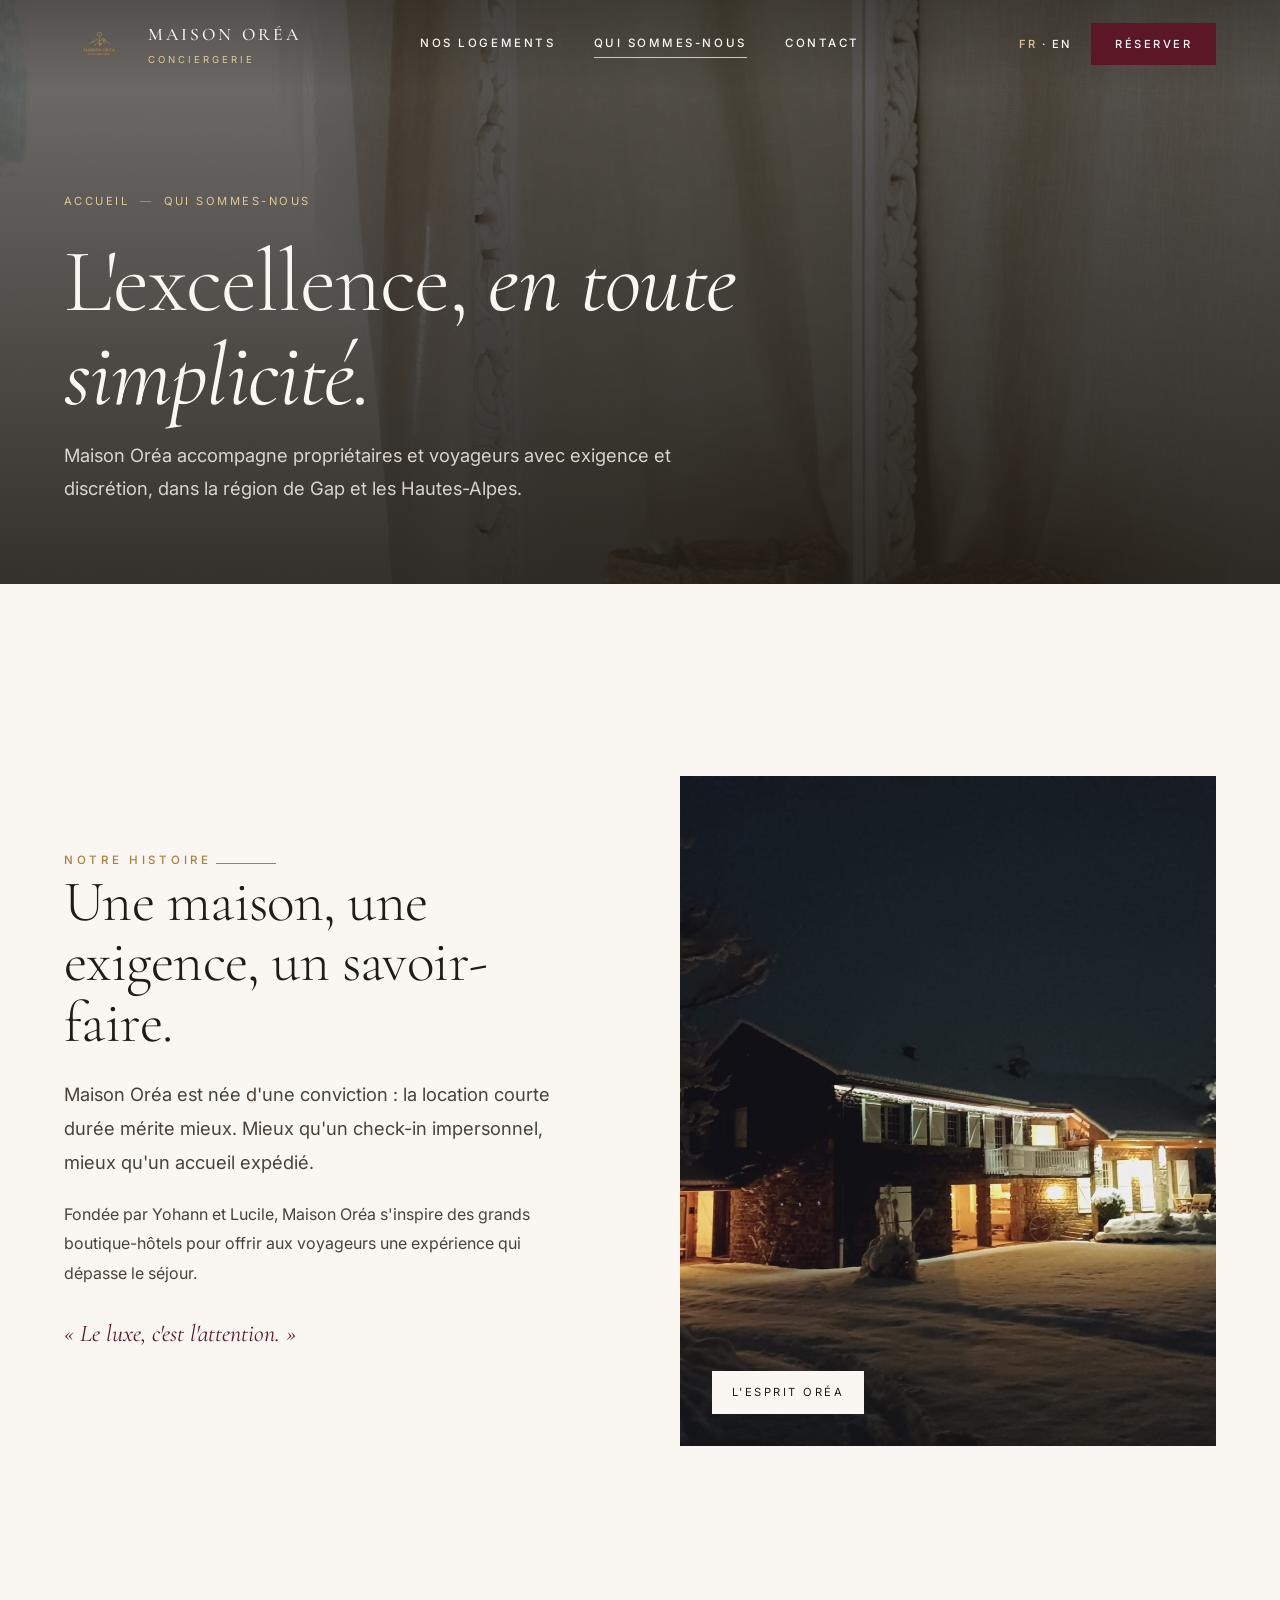
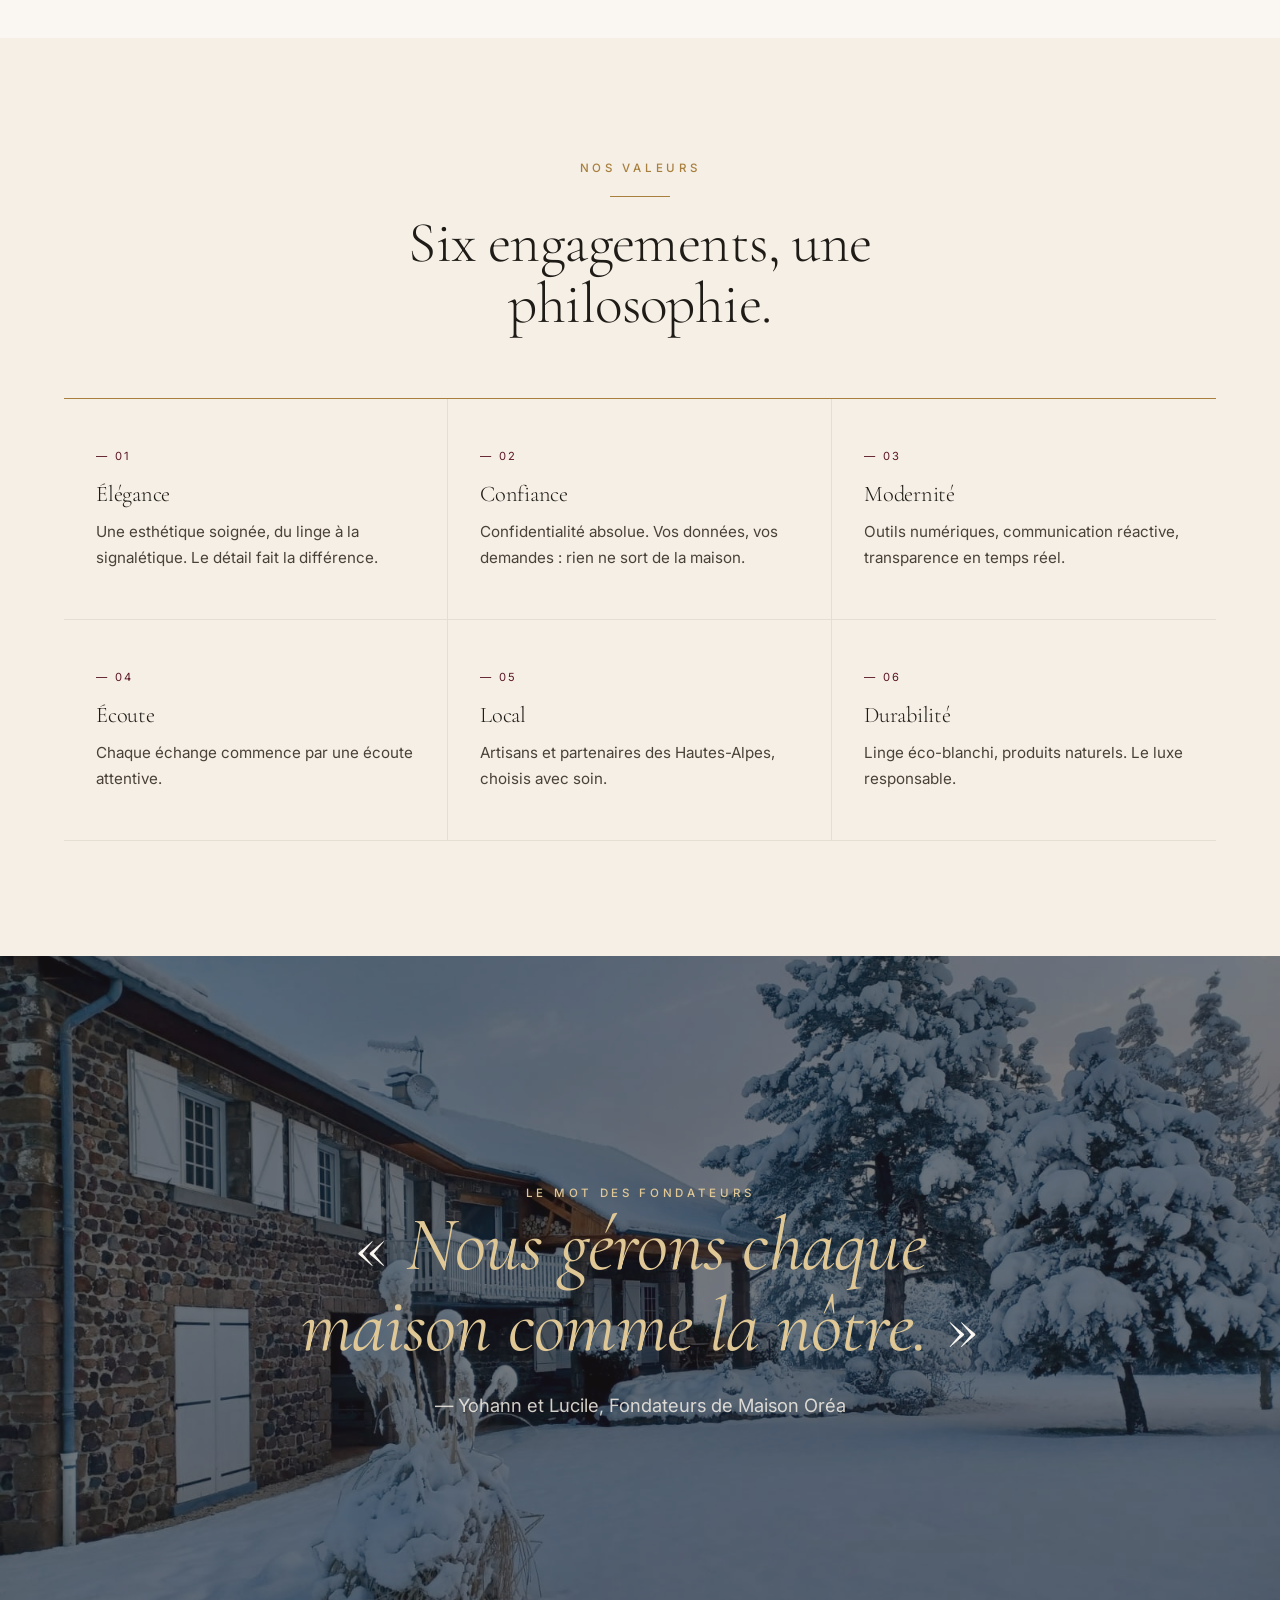
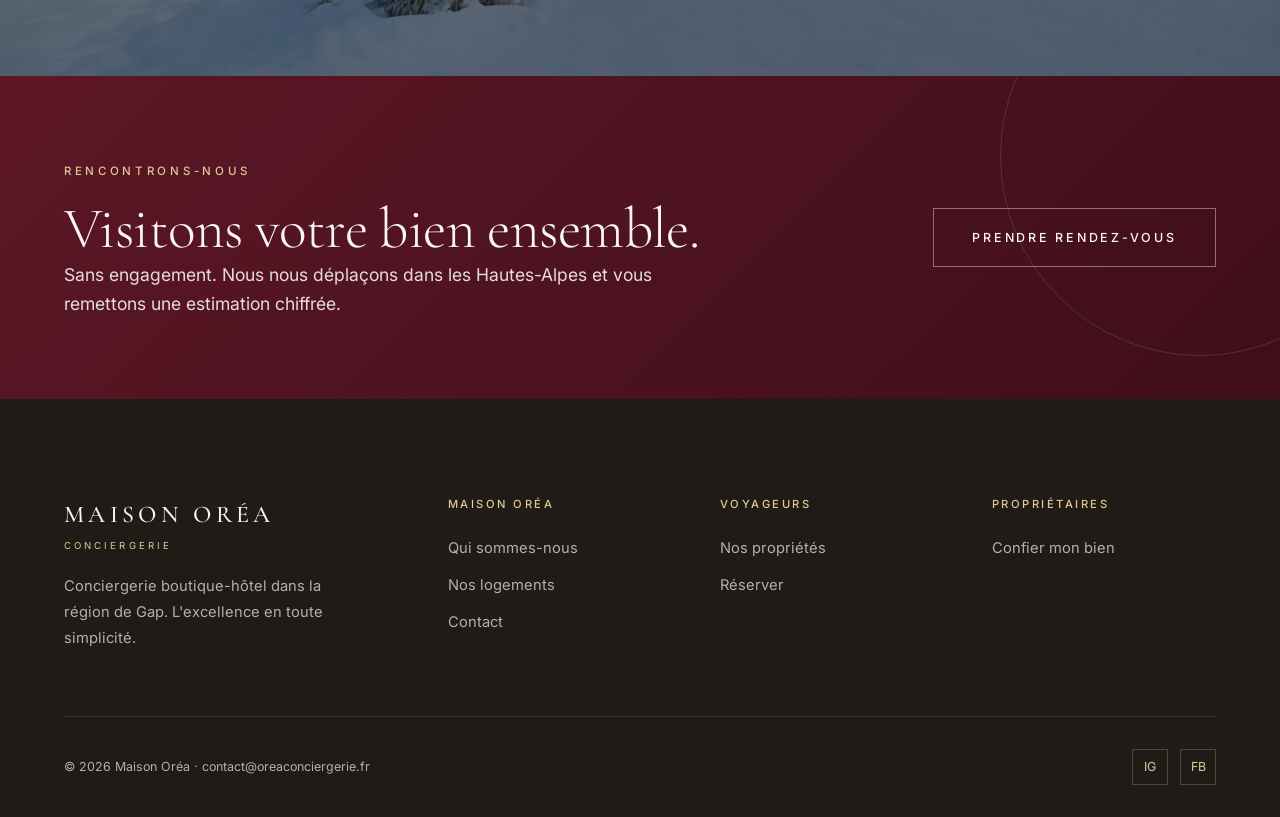
==== commit 82833808: "Citation Yohann et Lucile + galerie Pierre Amoureuse + diversification photos" ====
--- a/a-propos.html
+++ b/a-propos.html
@@ -37,11 +37,11 @@
         <span class="divider"></span>
         <h2>Une maison, une exigence, un savoir-faire.</h2>
         <p class="lead">Maison Oréa est née d'une conviction : la location courte durée mérite mieux. Mieux qu'un check-in impersonnel, mieux qu'un accueil expédié.</p>
-        <p>Fondée par Lucile Allemand, Maison Oréa s'inspire des grands boutique-hôtels pour offrir aux voyageurs une expérience qui dépasse le séjour.</p>
+        <p>Fondée par Yohann et Lucile, Maison Oréa s'inspire des grands boutique-hôtels pour offrir aux voyageurs une expérience qui dépasse le séjour.</p>
         <p class="italic" style="color: var(--bordeaux); font-size: 1.5rem; margin-top: 1.5rem;">« Le luxe, c'est l'attention. »</p>
       </div>
       <div class="editorial-image">
-        <img src="assets/img/michel-2.jpg" alt="Maison Oréa" loading="lazy">
+        <img src="assets/img/extra-m-a532fa.jpg" alt="Maison Oréa" loading="lazy">
         <div class="caption">L'esprit Oréa</div>
       </div>
     </div>
@@ -69,9 +69,9 @@
 <section class="fullbleed">
   <div class="fullbleed-bg"><img src="assets/img/michel-hero.jpg" alt="" loading="lazy"></div>
   <div class="fullbleed-content">
-    <span class="eyebrow light">Le mot de la fondatrice</span>
-    <h2>« <span class="italic">Je gère chaque maison comme la mienne.</span> »</h2>
-    <p>— Lucile Allemand, fondatrice de Maison Oréa</p>
+    <span class="eyebrow light">Le mot des fondateurs</span>
+    <h2>« <span class="italic">Nous gérons chaque maison comme la nôtre.</span> »</h2>
+    <p>— Yohann et Lucile, Fondateurs de Maison Oréa</p>
   </div>
 </section>
 
